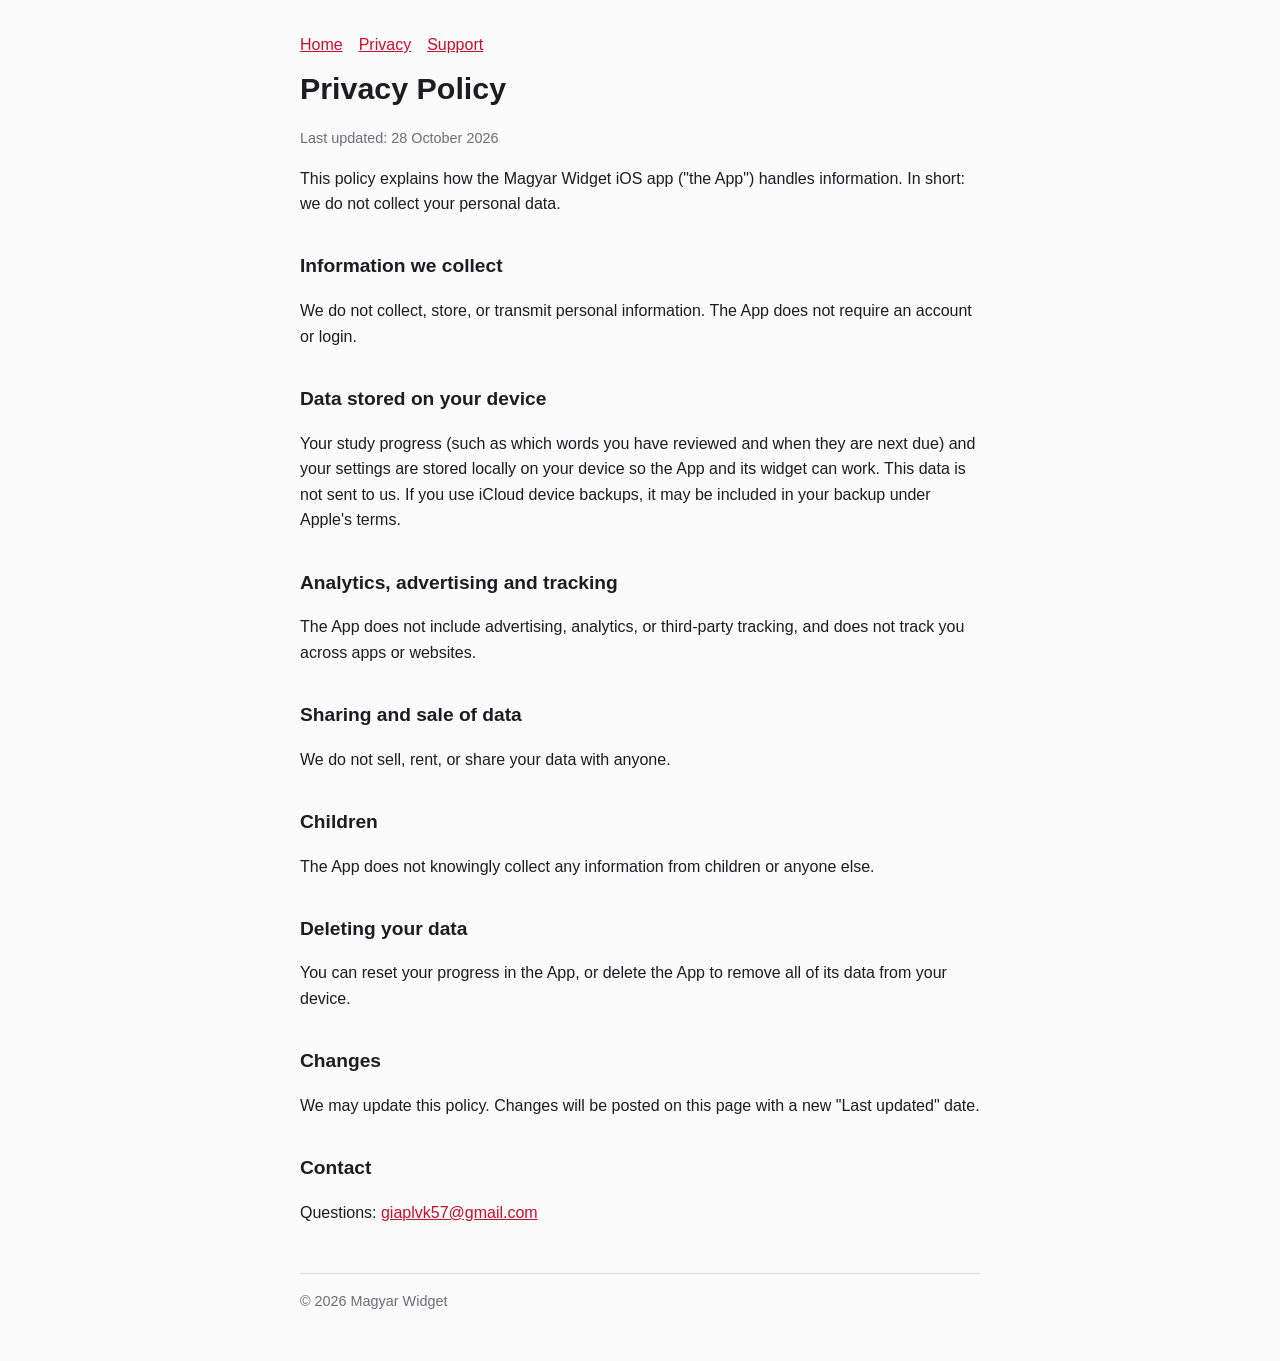
==== privacy.html @ 12595b60 "Add files via upload" ====
<!doctype html><html lang="en"><head><meta charset="utf-8"><meta name="viewport" content="width=device-width,initial-scale=1"><link rel="stylesheet" href="style.css"><title>Privacy Policy – Magyar Widget</title></head><body><main><nav><a href="index.html">Home</a><a href="privacy.html">Privacy</a><a href="support.html">Support</a></nav>
<h1>Privacy Policy</h1><p class="muted">Last updated: 28 October 2026</p>
<p>This policy explains how the Magyar Widget iOS app ("the App") handles information. In short: we do not collect your personal data.</p>
<h2>Information we collect</h2><p>We do not collect, store, or transmit personal information. The App does not require an account or login.</p>
<h2>Data stored on your device</h2><p>Your study progress (such as which words you have reviewed and when they are next due) and your settings are stored locally on your device so the App and its widget can work. This data is not sent to us. If you use iCloud device backups, it may be included in your backup under Apple's terms.</p>
<h2>Analytics, advertising and tracking</h2><p>The App does not include advertising, analytics, or third-party tracking, and does not track you across apps or websites.</p>
<h2>Sharing and sale of data</h2><p>We do not sell, rent, or share your data with anyone.</p>
<h2>Children</h2><p>The App does not knowingly collect any information from children or anyone else.</p>
<h2>Deleting your data</h2><p>You can reset your progress in the App, or delete the App to remove all of its data from your device.</p>
<h2>Changes</h2><p>We may update this policy. Changes will be posted on this page with a new "Last updated" date.</p>
<h2>Contact</h2><p>Questions: <a href="mailto:giaplvk57@gmail.com">giaplvk57@gmail.com</a></p>
<footer>© 2026 Magyar Widget</footer></main></body></html>
---- style.css ----
*{box-sizing:border-box}body{margin:0;font:16px/1.6 -apple-system,BlinkMacSystemFont,"Segoe UI",Roboto,Helvetica,Arial,sans-serif;color:#1d1d1f;background:#fafafa}
main{max-width:720px;margin:0 auto;padding:32px 20px 48px}h1{font-size:1.9rem;margin:.2em 0 .4em}h2{font-size:1.2rem;margin-top:1.8em}
a{color:#c8102e}nav a{margin-right:16px}.muted{color:#6e6e73;font-size:.9rem}footer{margin-top:48px;border-top:1px solid #ddd;padding-top:16px;color:#6e6e73;font-size:.9rem}
.card{display:block;background:#fff;border:1px solid #e5e5ea;border-radius:12px;padding:16px 20px;margin:12px 0;text-decoration:none;color:inherit}.card strong{color:#c8102e}
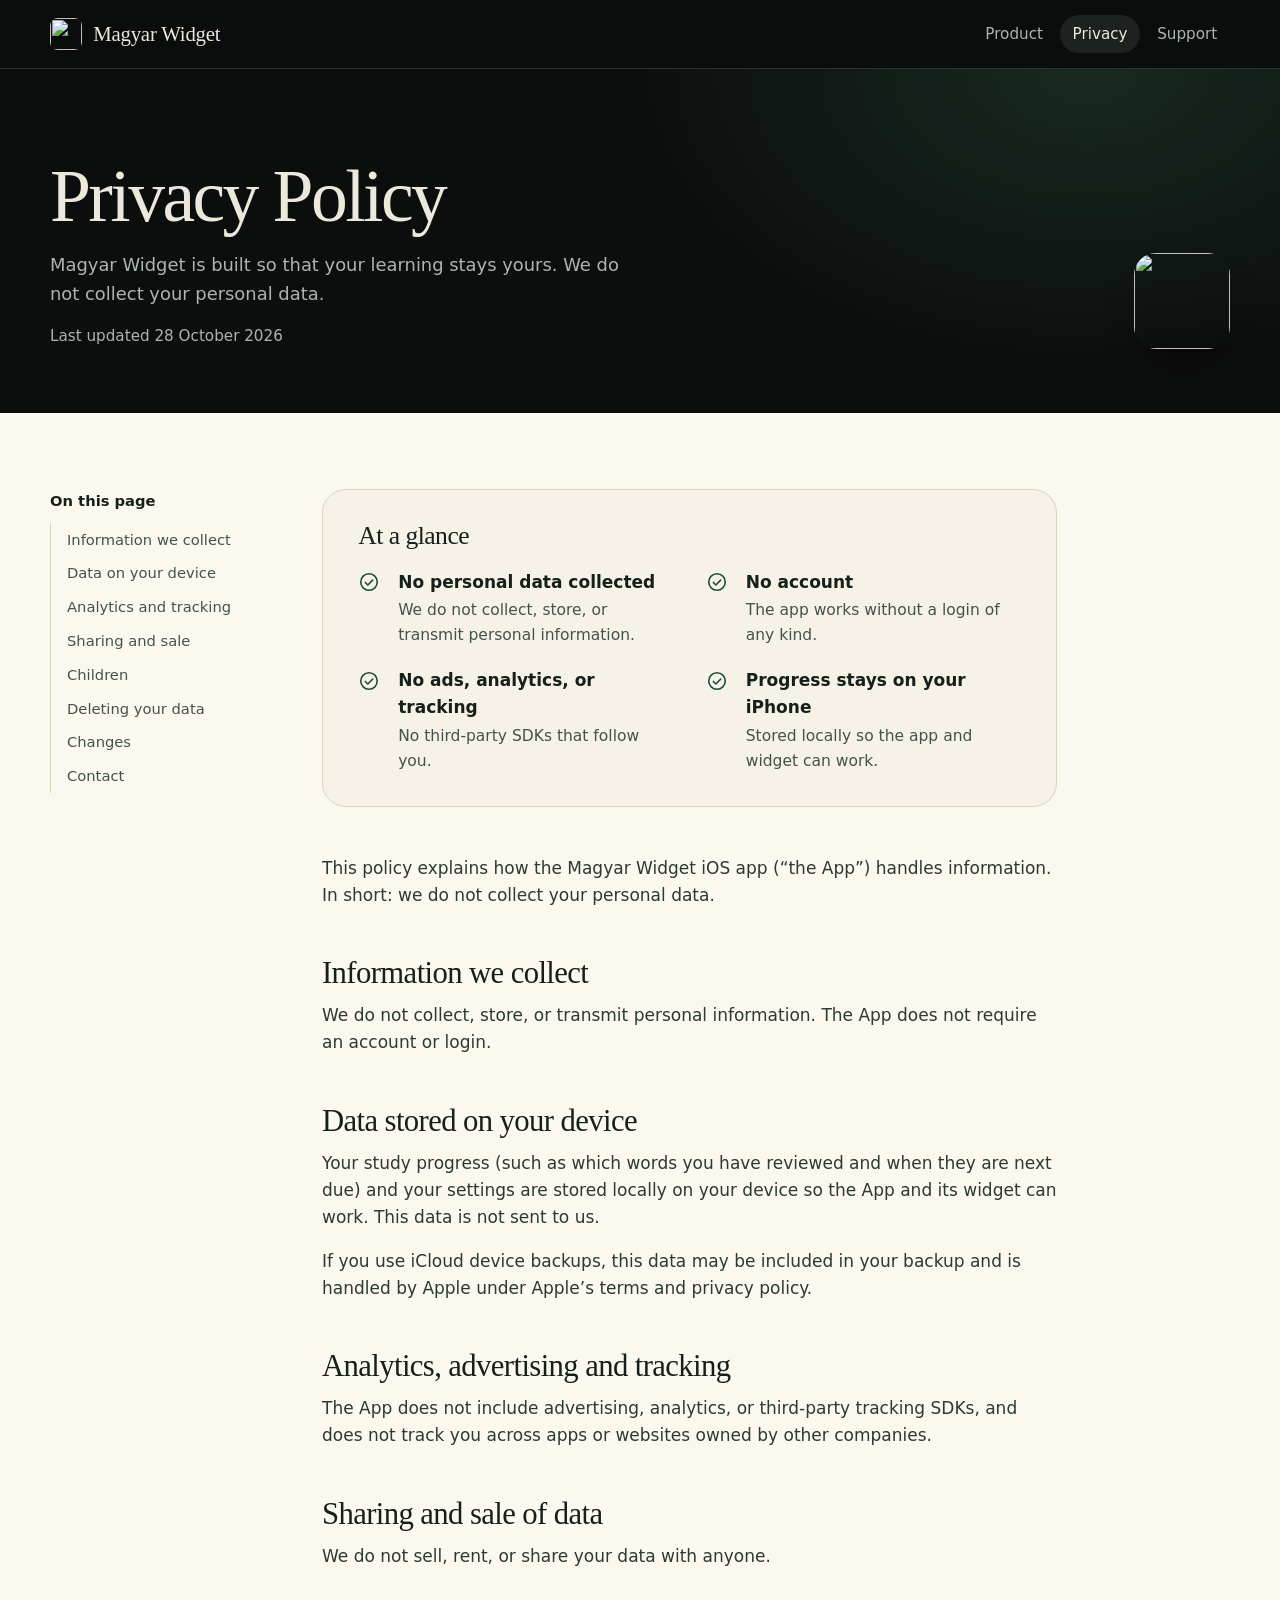
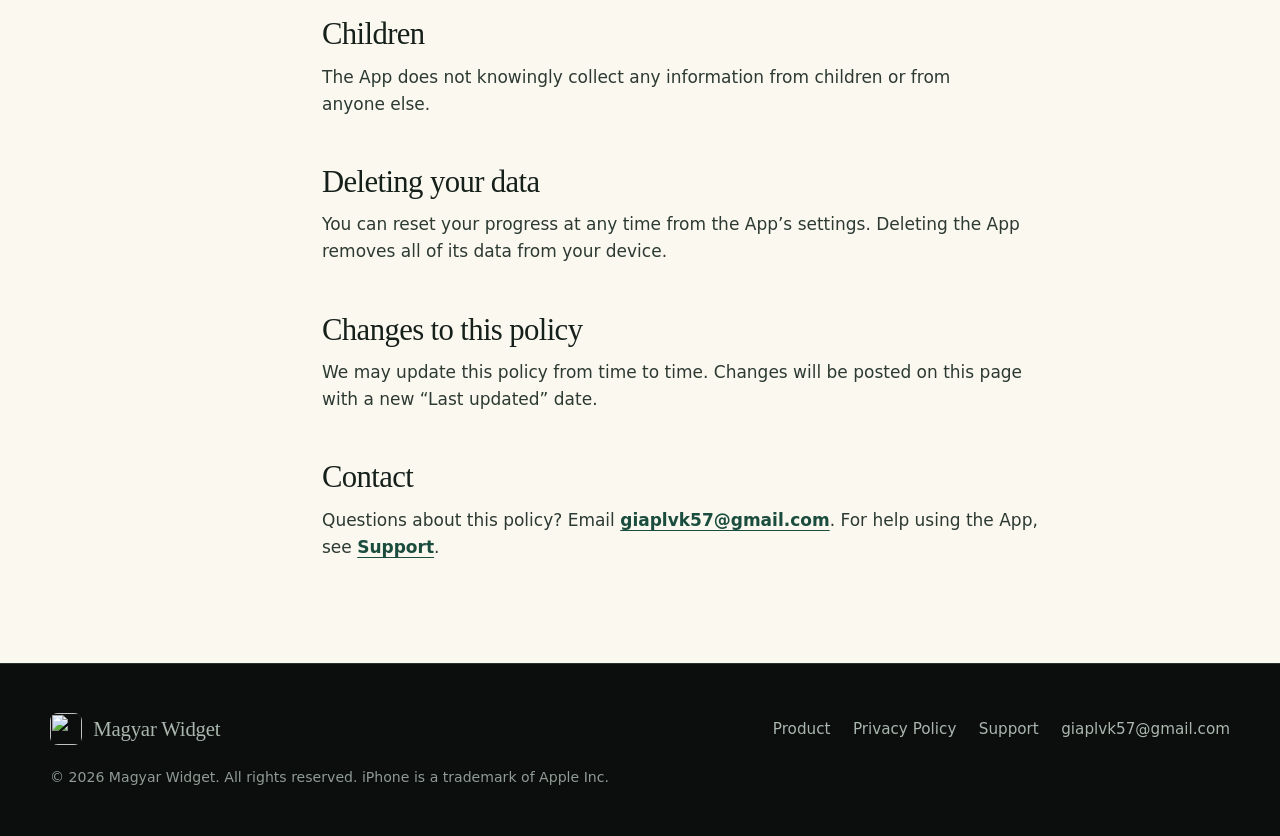
==== commit 37fd13b8: "Redesign product site with screenshots and USP" ====
--- a/privacy.html
+++ b/privacy.html
@@ -1,12 +1,98 @@
-<!doctype html><html lang="en"><head><meta charset="utf-8"><meta name="viewport" content="width=device-width,initial-scale=1"><link rel="stylesheet" href="style.css"><title>Privacy Policy – Magyar Widget</title></head><body><main><nav><a href="index.html">Home</a><a href="privacy.html">Privacy</a><a href="support.html">Support</a></nav>
-<h1>Privacy Policy</h1><p class="muted">Last updated: 28 October 2026</p>
-<p>This policy explains how the Magyar Widget iOS app ("the App") handles information. In short: we do not collect your personal data.</p>
-<h2>Information we collect</h2><p>We do not collect, store, or transmit personal information. The App does not require an account or login.</p>
-<h2>Data stored on your device</h2><p>Your study progress (such as which words you have reviewed and when they are next due) and your settings are stored locally on your device so the App and its widget can work. This data is not sent to us. If you use iCloud device backups, it may be included in your backup under Apple's terms.</p>
-<h2>Analytics, advertising and tracking</h2><p>The App does not include advertising, analytics, or third-party tracking, and does not track you across apps or websites.</p>
-<h2>Sharing and sale of data</h2><p>We do not sell, rent, or share your data with anyone.</p>
-<h2>Children</h2><p>The App does not knowingly collect any information from children or anyone else.</p>
-<h2>Deleting your data</h2><p>You can reset your progress in the App, or delete the App to remove all of its data from your device.</p>
-<h2>Changes</h2><p>We may update this policy. Changes will be posted on this page with a new "Last updated" date.</p>
-<h2>Contact</h2><p>Questions: <a href="mailto:giaplvk57@gmail.com">giaplvk57@gmail.com</a></p>
-<footer>© 2026 Magyar Widget</footer></main></body></html>
+<!doctype html>
+<html lang="en">
+<head>
+<meta charset="utf-8">
+<meta name="viewport" content="width=device-width,initial-scale=1">
+<title>Privacy Policy — Magyar Widget</title>
+<meta name="description" content="Privacy Policy for the Magyar Widget iOS app. No account, no ads, no tracking; progress stays on your device.">
+<meta name="theme-color" content="#0c0e0d">
+<link rel="icon" type="image/png" href="assets/img/icon-64.png">
+<link rel="apple-touch-icon" href="assets/img/icon-192.png">
+<link rel="preload" href="assets/fonts/newsreader-latin.woff2" as="font" type="font/woff2" crossorigin>
+<link rel="preload" href="assets/fonts/hanken-latin.woff2" as="font" type="font/woff2" crossorigin>
+<link rel="stylesheet" href="style.css">
+</head>
+<body>
+<a class="skip" href="#main">Skip to content</a>
+<header class="site-header">
+  <div class="wrap header-inner">
+    <a class="brand" href="index.html"><img src="assets/img/icon-64.png" alt="" width="32" height="32"><span>Magyar Widget</span></a>
+    <nav class="nav" aria-label="Main"><a href="index.html">Product</a><a href="privacy.html" aria-current="page">Privacy</a><a href="support.html">Support</a></nav>
+  </div>
+</header>
+<main id="main">
+<header class="masthead">
+  <div class="wrap masthead-inner">
+    <div>
+      <h1>Privacy Policy</h1>
+      <p class="sub">Magyar Widget is built so that your learning stays yours. We do not collect your personal data.</p>
+      <p class="meta">Last updated 28 October 2026</p>
+    </div>
+    <img class="glyph" src="assets/img/icon-192.png" width="96" height="96" alt="">
+  </div>
+</header>
+<div class="read">
+  <div class="wrap read-grid">
+    <nav class="toc" aria-label="On this page">
+      <p>On this page</p>
+      <ol>
+        <li><a href="#collect">Information we collect</a></li>
+        <li><a href="#device">Data on your device</a></li>
+        <li><a href="#tracking">Analytics and tracking</a></li>
+        <li><a href="#sharing">Sharing and sale</a></li>
+        <li><a href="#children">Children</a></li>
+        <li><a href="#delete">Deleting your data</a></li>
+        <li><a href="#changes">Changes</a></li>
+        <li><a href="#contact">Contact</a></li>
+      </ol>
+    </nav>
+    <article class="prose">
+      <section class="glance" aria-labelledby="glance-h">
+        <h2 id="glance-h">At a glance</h2>
+        <dl>
+          <div><svg viewBox="0 0 24 24" fill="none" stroke="currentColor" stroke-width="1.75" stroke-linecap="round" stroke-linejoin="round" aria-hidden="true"><circle cx="12" cy="12" r="9"/><path d="m8 12.5 2.75 2.75L16 10"/></svg><div><dt>No personal data collected</dt><dd>We do not collect, store, or transmit personal information.</dd></div></div>
+          <div><svg viewBox="0 0 24 24" fill="none" stroke="currentColor" stroke-width="1.75" stroke-linecap="round" stroke-linejoin="round" aria-hidden="true"><circle cx="12" cy="12" r="9"/><path d="m8 12.5 2.75 2.75L16 10"/></svg><div><dt>No account</dt><dd>The app works without a login of any kind.</dd></div></div>
+          <div><svg viewBox="0 0 24 24" fill="none" stroke="currentColor" stroke-width="1.75" stroke-linecap="round" stroke-linejoin="round" aria-hidden="true"><circle cx="12" cy="12" r="9"/><path d="m8 12.5 2.75 2.75L16 10"/></svg><div><dt>No ads, analytics, or tracking</dt><dd>No third-party SDKs that follow you.</dd></div></div>
+          <div><svg viewBox="0 0 24 24" fill="none" stroke="currentColor" stroke-width="1.75" stroke-linecap="round" stroke-linejoin="round" aria-hidden="true"><circle cx="12" cy="12" r="9"/><path d="m8 12.5 2.75 2.75L16 10"/></svg><div><dt>Progress stays on your iPhone</dt><dd>Stored locally so the app and widget can work.</dd></div></div>
+        </dl>
+      </section>
+
+      <p>This policy explains how the Magyar Widget iOS app (“the App”) handles information. In short: we do not collect your personal data.</p>
+
+      <h2 id="collect">Information we collect</h2>
+      <p>We do not collect, store, or transmit personal information. The App does not require an account or login.</p>
+
+      <h2 id="device">Data stored on your device</h2>
+      <p>Your study progress (such as which words you have reviewed and when they are next due) and your settings are stored locally on your device so the App and its widget can work. This data is not sent to us.</p>
+      <p>If you use iCloud device backups, this data may be included in your backup and is handled by Apple under Apple’s terms and privacy policy.</p>
+
+      <h2 id="tracking">Analytics, advertising and tracking</h2>
+      <p>The App does not include advertising, analytics, or third-party tracking SDKs, and does not track you across apps or websites owned by other companies.</p>
+
+      <h2 id="sharing">Sharing and sale of data</h2>
+      <p>We do not sell, rent, or share your data with anyone.</p>
+
+      <h2 id="children">Children</h2>
+      <p>The App does not knowingly collect any information from children or from anyone else.</p>
+
+      <h2 id="delete">Deleting your data</h2>
+      <p>You can reset your progress at any time from the App’s settings. Deleting the App removes all of its data from your device.</p>
+
+      <h2 id="changes">Changes to this policy</h2>
+      <p>We may update this policy from time to time. Changes will be posted on this page with a new “Last updated” date.</p>
+
+      <h2 id="contact">Contact</h2>
+      <p>Questions about this policy? Email <a href="mailto:giaplvk57@gmail.com">giaplvk57@gmail.com</a>. For help using the App, see <a href="support.html">Support</a>.</p>
+    </article>
+  </div>
+</div>
+</main>
+<footer class="site-footer">
+  <div class="wrap footer-inner">
+    <a class="brand" href="index.html"><img src="assets/img/icon-64.png" alt="" width="32" height="32"><span>Magyar Widget</span></a>
+    <nav class="footer-links" aria-label="Footer"><a href="index.html">Product</a><a href="privacy.html">Privacy Policy</a><a href="support.html">Support</a><a href="mailto:giaplvk57@gmail.com">giaplvk57@gmail.com</a></nav>
+    <p class="footer-copy">© 2026 Magyar Widget. All rights reserved. iPhone is a trademark of Apple Inc.</p>
+  </div>
+</footer>
+</body>
+</html>
--- a/style.css
+++ b/style.css
@@ -1,4 +1,228 @@
-*{box-sizing:border-box}body{margin:0;font:16px/1.6 -apple-system,BlinkMacSystemFont,"Segoe UI",Roboto,Helvetica,Arial,sans-serif;color:#1d1d1f;background:#fafafa}
-main{max-width:720px;margin:0 auto;padding:32px 20px 48px}h1{font-size:1.9rem;margin:.2em 0 .4em}h2{font-size:1.2rem;margin-top:1.8em}
-a{color:#c8102e}nav a{margin-right:16px}.muted{color:#6e6e73;font-size:.9rem}footer{margin-top:48px;border-top:1px solid #ddd;padding-top:16px;color:#6e6e73;font-size:.9rem}
-.card{display:block;background:#fff;border:1px solid #e5e5ea;border-radius:12px;padding:16px 20px;margin:12px 0;text-decoration:none;color:inherit}.card strong{color:#c8102e}
+/* Magyar Widget — "Evening study" world. See DESIGN.md */
+@font-face{font-family:"Newsreader";src:url(assets/fonts/newsreader-latin.woff2) format("woff2");font-weight:200 800;font-style:normal;font-display:swap;unicode-range:U+0000-00FF,U+0131,U+0152-0153,U+02BB-02BC,U+02C6,U+02DA,U+02DC,U+0304,U+0308,U+0329,U+2000-206F,U+20AC,U+2122,U+2191,U+2193,U+2212,U+2215,U+FEFF,U+FFFD}
+@font-face{font-family:"Newsreader";src:url(assets/fonts/newsreader-latin-ext.woff2) format("woff2");font-weight:200 800;font-style:normal;font-display:swap;unicode-range:U+0100-02BA,U+02BD-02C5,U+02C7-02CC,U+02CE-02D7,U+02DD-02FF,U+1E00-1E9F,U+A720-A7FF}
+@font-face{font-family:"Newsreader";src:url(assets/fonts/newsreader-italic-latin.woff2) format("woff2");font-weight:200 800;font-style:italic;font-display:swap;unicode-range:U+0000-00FF,U+0131,U+0152-0153,U+2000-206F}
+@font-face{font-family:"Newsreader";src:url(assets/fonts/newsreader-italic-latin-ext.woff2) format("woff2");font-weight:200 800;font-style:italic;font-display:swap;unicode-range:U+0100-02BA,U+02BD-02C5,U+1E00-1E9F}
+@font-face{font-family:"Hanken Grotesk";src:url(assets/fonts/hanken-latin.woff2) format("woff2");font-weight:300 800;font-display:swap;unicode-range:U+0000-00FF,U+0131,U+0152-0153,U+02BB-02BC,U+02C6,U+02DA,U+02DC,U+2000-206F,U+20AC,U+2122,U+2212,U+FEFF,U+FFFD}
+@font-face{font-family:"Hanken Grotesk";src:url(assets/fonts/hanken-latin-ext.woff2) format("woff2");font-weight:300 800;font-display:swap;unicode-range:U+0100-02BA,U+02BD-02C5,U+1E00-1E9F}
+
+:root{
+  --night:#0c0e0d; --night-2:#141816; --night-3:#1c221f; --line-dark:#2a322e;
+  --forest:#1b4d3e; --forest-2:#2f5e48; --forest-3:#3f7a5e; --sage:#9fc4ae;
+  --cream:#f6f2e7; --cream-2:#ede6d4; --paper:#fbf8f0; --line-light:#ddd4bf;
+  --ink:#16201b; --ink-2:#44534a; --on-dark:#ece8dc; --on-dark-2:#a9b6ae;
+  --serif:"Newsreader",Georgia,"Times New Roman",serif;
+  --sans:"Hanken Grotesk",ui-sans-serif,system-ui,sans-serif;
+  --wrap:1180px; --ease:cubic-bezier(.16,1,.3,1);
+}
+*,*::before,*::after{box-sizing:border-box}
+html{-webkit-text-size-adjust:100%;scroll-behavior:smooth;scrollbar-color:var(--forest-3) var(--night)}
+body{margin:0;font-family:var(--sans);font-size:1.0625rem;line-height:1.6;color:var(--on-dark);background:var(--night);-webkit-font-smoothing:antialiased;text-rendering:optimizeLegibility}
+img{display:block;max-width:100%;height:auto}
+::selection{background:var(--sage);color:var(--night)}
+.light ::selection,.read ::selection{background:var(--forest);color:var(--cream)}
+a{color:inherit;text-underline-offset:.22em;text-decoration-thickness:1px}
+:focus-visible{outline:2px solid var(--sage);outline-offset:3px;border-radius:6px}
+.light :focus-visible,.read :focus-visible{outline-color:var(--forest)}
+.skip{position:absolute;left:1rem;top:-3rem;background:var(--cream);color:var(--ink);padding:.5rem .9rem;border-radius:8px;z-index:10}
+.skip:focus{top:1rem}
+.wrap{width:min(100%,var(--wrap));margin-inline:auto}
+.hero,.section,.masthead,.read,.site-footer,.site-header{padding-inline:1.25rem}
+h1,h2,h3{font-family:var(--serif);font-weight:500;line-height:1.06;letter-spacing:-.02em;margin:0;text-wrap:balance}
+p{margin:0;text-wrap:pretty}
+.hu{font-family:var(--serif);font-weight:600;font-optical-sizing:auto}
+
+/* Chrome */
+.site-header{position:sticky;top:0;z-index:5;background:color-mix(in srgb,var(--night) 88%,transparent);backdrop-filter:saturate(1.4) blur(14px);-webkit-backdrop-filter:saturate(1.4) blur(14px);border-bottom:1px solid var(--line-dark)}
+.header-inner{display:flex;align-items:center;justify-content:space-between;height:68px;gap:1rem}
+.brand{display:flex;align-items:center;gap:.7rem;text-decoration:none;font-family:var(--serif);font-size:1.3rem;font-weight:500;letter-spacing:-.01em}
+.brand img{width:32px;height:32px;border-radius:8px;box-shadow:0 1px 0 rgba(255,255,255,.08) inset}
+.nav{display:flex;gap:.25rem}
+.nav a{text-decoration:none;font-size:.95rem;color:var(--on-dark-2);padding:.45rem .8rem;border-radius:999px;transition:color .2s,background-color .2s}
+.nav a:hover{color:var(--on-dark);background:var(--night-3)}
+.nav a[aria-current=page]{color:var(--on-dark);background:var(--night-3)}
+
+.btn{display:inline-flex;align-items:center;gap:.55rem;font:600 1rem/1 var(--sans);text-decoration:none;padding:.95rem 1.35rem;border-radius:999px;transition:background-color .2s,color .2s,transform .2s var(--ease)}
+.btn svg{width:18px;height:18px}
+.btn-primary{background:var(--cream);color:var(--night)}
+.btn-primary:hover{background:#fff;transform:translateY(-1px)}
+.btn-ghost{color:var(--on-dark);box-shadow:inset 0 0 0 1px var(--line-dark)}
+.btn-ghost:hover{background:var(--night-3)}
+.btn-forest{background:var(--forest);color:var(--cream)}
+.btn-forest:hover{background:var(--forest-2)}
+
+/* Hero */
+.hero{position:relative;overflow:hidden;padding-block:clamp(3.5rem,7vw,6.5rem) 0;background:
+  radial-gradient(60% 70% at 78% 30%,rgba(47,94,72,.38),transparent 70%),var(--night)}
+.hero-grid{display:grid;grid-template-columns:minmax(0,1.1fr) minmax(0,.9fr);gap:clamp(2rem,5vw,5rem);align-items:end}
+.hero h1{font-size:clamp(2.9rem,6.4vw,5.6rem);font-weight:400;letter-spacing:-.035em;line-height:.98}
+.hero h1 em{font-style:normal;font-weight:600;color:var(--sage)}
+.hero .lede{margin-top:1.6rem;font-size:clamp(1.1rem,1.5vw,1.28rem);color:var(--on-dark-2);max-width:34rem}
+.hero .lede strong{color:var(--on-dark);font-weight:600}
+.actions{display:flex;flex-wrap:wrap;gap:.75rem;margin-top:2.2rem}
+.usp-pair{display:grid;grid-template-columns:1fr 1fr;gap:0;margin-top:3rem;padding-bottom:clamp(3rem,6vw,5rem)}
+.usp-pair a{border-top:1px solid var(--line-dark)}
+.usp-pair a{display:block;text-decoration:none;padding:1.3rem 1.5rem 0 0}
+.usp-pair a+a{padding-left:1.5rem;border-left:1px solid var(--line-dark)}
+.usp-pair b{display:flex;align-items:center;gap:.5rem;font-family:var(--serif);font-size:1.35rem;font-weight:500;color:var(--on-dark)}
+.usp-pair b svg{width:20px;height:20px;color:var(--sage);flex:none}
+.usp-pair span{display:block;margin-top:.35rem;color:var(--on-dark-2);font-size:.97rem}
+.usp-pair a:hover b{color:#fff}
+
+.hero-visual{position:relative;justify-self:center;width:min(100%,360px);animation:rise 1.1s var(--ease) both}
+@keyframes rise{from{transform:translateY(28px);filter:blur(6px);opacity:.25}to{transform:none;filter:none;opacity:1}}
+@media (prefers-reduced-motion:reduce){.hero-visual{animation:none}html{scroll-behavior:auto}}
+.device{position:relative;border-radius:56px;padding:11px;background:linear-gradient(160deg,#3a3f3c,#151816 40%,#0b0c0b);box-shadow:0 0 0 1px #2c312e,0 40px 80px -20px rgba(0,0,0,.7),0 18px 36px -18px rgba(0,0,0,.6)}
+.device img{border-radius:46px;width:100%;aspect-ratio:1284/2778;object-fit:cover;object-position:top}
+.device.crop img{aspect-ratio:1284/2000}
+.hero .device{margin-bottom:-1px;border-bottom-left-radius:0;border-bottom-right-radius:0;padding-bottom:0}
+.hero .device img{border-bottom-left-radius:0;border-bottom-right-radius:0}
+.entry{position:absolute;left:-8.5rem;top:24%;width:12rem;font-size:.9rem;color:var(--on-dark-2);line-height:1.45}
+.entry .hu{display:block;font-size:2.4rem;color:var(--on-dark);line-height:1;font-weight:500}
+.entry i{font-family:var(--serif);font-size:1.05rem}
+.entry::after{content:"";position:absolute;right:-1.2rem;top:1.25rem;width:3.2rem;height:1px;background:var(--forest-3)}
+
+/* Sections */
+.section{padding-block:clamp(4.5rem,9vw,8rem)}
+.light{background:var(--cream);color:var(--ink)}
+.paper{background:var(--paper);color:var(--ink)}
+.forest{background:var(--forest);color:var(--cream)}
+.h2{font-size:clamp(2.2rem,4.4vw,3.6rem);letter-spacing:-.03em}
+.body-lg{font-size:1.15rem;max-width:36rem;margin-top:1.3rem}
+.light .body-lg,.paper .body-lg{color:var(--ink-2)}
+.forest .body-lg{color:#cfe0d5}
+
+/* USP 1: widget */
+.widget-grid{display:grid;grid-template-columns:minmax(0,.9fr) minmax(0,1.1fr);gap:clamp(2.5rem,6vw,6rem);align-items:center}
+.widget-visual{position:relative;padding:0 0 3rem 0}
+.widget-visual .device{width:min(78%,320px)}
+.widget-visual .device.light-frame{background:linear-gradient(160deg,#d9d3c2,#bdb6a4);box-shadow:0 0 0 1px #c9c1ad,0 40px 70px -30px rgba(40,50,40,.45)}
+.float-card{position:absolute;right:0;bottom:0;width:min(58%,270px);border-radius:28px;overflow:hidden;box-shadow:0 2px 0 rgba(255,255,255,.6) inset,0 30px 60px -20px rgba(22,32,27,.45),0 10px 20px -10px rgba(22,32,27,.3)}
+.unlock{list-style:none;margin:2.4rem 0 0;padding:0;display:grid;gap:0;border-top:1px solid var(--line-light);max-width:36rem}
+.unlock li{display:grid;grid-template-columns:2.25rem 1fr;gap:1rem;padding:1.1rem 0;border-bottom:1px solid var(--line-light)}
+.unlock svg{width:22px;height:22px;color:var(--forest);margin-top:.2rem}
+.unlock b{display:block;font-weight:600}
+.unlock span{color:var(--ink-2)}
+
+/* USP 2: recall */
+.recall{background:var(--night-2)}
+.recall-head{display:grid;grid-template-columns:minmax(0,1fr) minmax(0,1fr);gap:clamp(2rem,6vw,6rem);align-items:end}
+.recall-head .body-lg{color:var(--on-dark-2)}
+.curve{margin-top:clamp(3rem,6vw,4.5rem);border:1px solid var(--line-dark);border-radius:28px;padding:clamp(1.5rem,3vw,2.5rem);background:var(--night)}
+.curve svg{width:100%;height:auto;display:block}
+.curve figcaption{margin-top:1rem;font-size:.92rem;color:var(--on-dark-2)}
+.recall-split{display:grid;grid-template-columns:minmax(0,.95fr) minmax(0,1.05fr);gap:clamp(2rem,6vw,6rem);align-items:center;margin-top:clamp(3.5rem,7vw,6rem)}
+.recall-card{border-radius:30px;overflow:hidden;box-shadow:0 40px 80px -30px rgba(0,0,0,.8);max-width:460px}
+.loop{counter-reset:none;display:grid;gap:1.6rem}
+.loop div{display:grid;grid-template-columns:7.25rem 1fr;gap:1.1rem;align-items:baseline}
+.loop .tag{justify-self:start}
+.loop>p{padding-left:8.35rem}
+@media (max-width:640px){.loop>p{padding-left:0}}
+.loop .tag{font:600 .82rem/1 var(--sans);padding:.55rem .85rem;border-radius:999px;white-space:nowrap}
+.tag-forgot{background:#e4e3d6;color:var(--ink)}
+.tag-remembered{background:var(--forest-2);color:var(--cream)}
+.tag-seen{background:var(--night-3);color:var(--on-dark);box-shadow:inset 0 0 0 1px var(--line-dark)}
+.loop p{color:var(--on-dark-2)}
+.loop p b{color:var(--on-dark);font-weight:600}
+
+/* Decks */
+.decks-grid{display:grid;grid-template-columns:minmax(0,.8fr) minmax(0,1.2fr);gap:clamp(2rem,6vw,6rem);align-items:center}
+.nest{display:grid;gap:.75rem}
+.nest div{display:flex;align-items:baseline;justify-content:space-between;gap:1rem;padding:1rem 1.4rem;border-radius:18px;background:var(--forest-2);color:var(--cream)}
+.nest div:nth-child(1){width:34%;background:var(--forest)}
+.nest div:nth-child(2){width:64%;background:var(--forest-2)}
+.nest div:nth-child(3){width:100%;background:#376a51}
+.nest .n{font-family:var(--serif);font-size:clamp(2rem,3.6vw,2.8rem);line-height:1;font-weight:500;font-variant-numeric:lining-nums tabular-nums}
+.nest .l{font-size:.9rem;color:var(--cream)}
+.decks-note{margin-top:1rem;font-size:.95rem;color:var(--ink-2)}
+
+/* Promise + CTA */
+.promise{display:grid;grid-template-columns:repeat(3,minmax(0,1fr));gap:0;margin-top:3rem}
+.promise div{border-top:1px solid rgba(246,242,231,.25)}
+.promise div{padding:1.5rem 1.5rem 0 0}
+.promise div+div{padding-left:1.5rem;border-left:1px solid rgba(246,242,231,.25)}
+.promise b{display:block;font-family:var(--serif);font-size:1.5rem;font-weight:500}
+.promise span{color:#cfe0d5;font-size:.97rem}
+.forest .btn-primary{margin-top:2.5rem}
+.forest a:not(.btn){color:var(--cream)}
+
+/* Footer */
+.site-footer{background:var(--night);border-top:1px solid var(--line-dark);padding-block:3rem;color:var(--on-dark-2);font-size:.95rem}
+.footer-inner{display:flex;flex-wrap:wrap;justify-content:space-between;align-items:center;gap:1.25rem 2rem}
+.footer-links{display:flex;flex-wrap:wrap;gap:.4rem 1.4rem}
+.footer-links a{text-decoration:none}
+.footer-links a:hover{color:var(--on-dark);text-decoration:underline}
+.footer-copy{width:100%;font-size:.88rem;color:#8f9b94}
+
+/* Read pages */
+.masthead{background:radial-gradient(50% 120% at 85% 0%,rgba(47,94,72,.35),transparent 70%),var(--night);padding-block:clamp(3.5rem,7vw,5.5rem) clamp(3rem,5vw,4rem)}
+.masthead-inner{display:grid;grid-template-columns:minmax(0,1fr) auto;gap:2rem;align-items:end}
+.masthead h1{font-size:clamp(2.8rem,6vw,4.6rem);font-weight:400;letter-spacing:-.035em}
+.masthead .sub{margin-top:1rem;color:var(--on-dark-2);font-size:1.12rem;max-width:36rem}
+.masthead .meta{margin-top:1rem;color:var(--on-dark-2);font-size:.95rem;font-variant-numeric:tabular-nums}
+.masthead .glyph{width:96px;height:96px;border-radius:22px;box-shadow:0 20px 40px -20px rgba(0,0,0,.8)}
+.read{background:var(--paper);color:var(--ink);padding-block:clamp(3rem,6vw,5rem) clamp(4rem,8vw,6.5rem)}
+.read-grid{display:grid;grid-template-columns:13rem minmax(0,1fr);gap:clamp(2rem,5vw,4.5rem);align-items:start}
+.toc{position:sticky;top:96px;font-size:.92rem}
+.toc p{font-weight:600;color:var(--ink);margin-bottom:.6rem}
+.toc ol{list-style:none;margin:0;padding:0;border-left:1px solid var(--line-light)}
+.toc a{display:block;padding:.32rem 0 .32rem 1rem;color:var(--ink-2);text-decoration:none;margin-left:-1px;border-left:1px solid transparent}
+.toc a:hover{color:var(--forest);border-left-color:var(--forest)}
+.prose{max-width:68ch}
+.prose h2{font-size:clamp(1.6rem,2.4vw,2rem);margin:3rem 0 .8rem;scroll-margin-top:96px}
+.prose h2:first-child{margin-top:0}
+.prose p,.prose li{color:#2c3a32}
+.prose p+p{margin-top:1rem}
+.prose a{color:var(--forest);font-weight:600}
+.prose ol{padding-left:1.25rem;margin:0}
+.prose ol li{padding-left:.4rem;margin:.6rem 0}
+.prose ol li::marker{font-family:var(--serif);font-weight:600;color:var(--forest)}
+.prose kbd{font:600 .88em var(--sans);background:var(--cream-2);border-radius:6px;padding:.1em .45em;box-shadow:inset 0 -1px 0 var(--line-light)}
+
+.glance{background:var(--cream);border:1px solid var(--line-light);border-radius:24px;padding:2rem 2.2rem;margin-bottom:3rem}
+@media (max-width:640px){.glance{padding:1.5rem}}
+.glance h2{margin:0 0 1.2rem;font-size:1.6rem}
+.glance dl{display:grid;grid-template-columns:repeat(2,minmax(0,1fr));gap:1.2rem 2rem;margin:0}
+.glance dl>div{display:grid;grid-template-columns:28px 1fr;gap:.75rem}
+.glance svg{width:22px;height:22px;color:var(--forest);margin-top:.15rem}
+.glance dt{font-weight:700;color:var(--ink)}
+.glance dd{margin:.15rem 0 0;color:var(--ink-2);font-size:.97rem}
+
+.contact{display:grid;grid-template-columns:minmax(0,1fr) auto;gap:1.5rem;align-items:center;background:var(--night);color:var(--on-dark);border-radius:24px;padding:clamp(1.5rem,3vw,2.2rem);margin-bottom:3rem}
+.contact h2{margin:0;font-size:1.7rem;color:var(--on-dark)}
+.contact p{margin-top:.5rem;color:var(--on-dark-2)}
+.contact .btn{white-space:nowrap}
+
+.faq details:first-child{border-top:1px solid var(--line-light)}
+.faq details{border-bottom:1px solid var(--line-light)}
+.faq summary{list-style:none;cursor:pointer;display:flex;justify-content:space-between;gap:1rem;align-items:center;padding:1.15rem 0;font-weight:600;font-size:1.08rem;color:var(--ink)}
+.faq summary::-webkit-details-marker{display:none}
+.faq summary svg{width:20px;height:20px;flex:none;color:var(--forest);transition:transform .25s var(--ease)}
+.faq details[open] summary svg{transform:rotate(45deg)}
+.faq summary:hover{color:var(--forest)}
+.faq details p{padding:0 2.5rem 1.25rem 0;margin:0}
+
+/* Responsive */
+@media (max-width:1100px){.entry{display:none}}
+@media (max-width:900px){
+  .hero-grid,.widget-grid,.recall-head,.recall-split,.decks-grid,.read-grid{grid-template-columns:1fr}
+  .hero-visual{width:min(78%,320px)}
+  .widget-visual{max-width:440px;margin-inline:auto;width:100%}
+  .widget-grid .widget-copy{order:-1}
+  .toc{display:none}
+  .recall-card{margin-inline:auto}
+}
+@media (max-width:640px){
+  .curve .minor{display:none}
+  .curve .major{font-size:40px}
+  body{font-size:1rem}
+  .nav a{padding:.4rem .55rem;font-size:.9rem}
+  .brand span{display:none}
+  .usp-pair,.promise{grid-template-columns:1fr}
+  .usp-pair a+a,.promise div+div{padding-left:0;border-left:0}
+  .usp-pair a+a,.promise div+div{margin-top:1.3rem}
+  .glance dl{grid-template-columns:1fr}
+  .contact{grid-template-columns:1fr}
+  .masthead .glyph{width:64px;height:64px;border-radius:15px}
+  .nest div:nth-child(1){width:52%}.nest div:nth-child(2){width:76%}
+}
